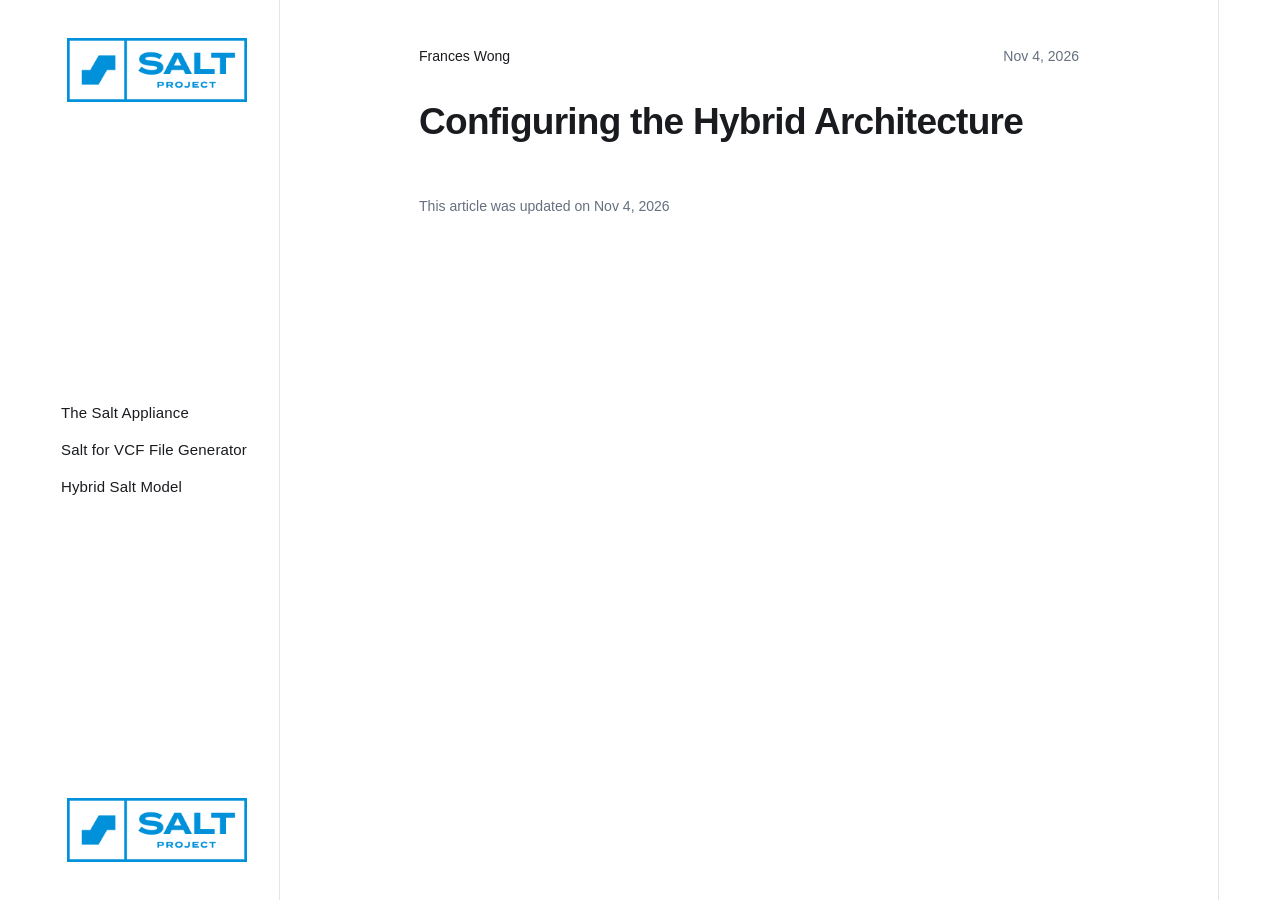
==== configuring-the-hybrid-architecture/index.html @ a2d97fc5 "Updated from Publii" ====
<!DOCTYPE html><html lang="en-us"><head><meta charset="utf-8"><meta http-equiv="X-UA-Compatible" content="IE=edge"><meta name="viewport" content="width=device-width,initial-scale=1"><title>Configuring the Hybrid Architecture - salt-for-vcf</title><meta name="generator" content="Publii Open-Source CMS for Static Site"><link rel="canonical" href="https://saltstack.github.io/salt-for-vcf/configuring-the-hybrid-architecture/"><link rel="alternate" type="application/atom+xml" href="https://saltstack.github.io/salt-for-vcf/feed.xml" title="salt-for-vcf - RSS"><link rel="alternate" type="application/json" href="https://saltstack.github.io/salt-for-vcf/feed.json" title="salt-for-vcf - JSON"><meta property="og:title" content="Configuring the Hybrid Architecture"><meta property="og:image" content="https://saltstack.github.io/salt-for-vcf/media/website/SaltProject_altlogo_blue.png"><meta property="og:image:width" content="1000"><meta property="og:image:height" content="356"><meta property="og:site_name" content="salt-for-vcf"><meta property="og:description" content=""><meta property="og:url" content="https://saltstack.github.io/salt-for-vcf/configuring-the-hybrid-architecture/"><meta property="og:type" content="article"><link rel="stylesheet" href="https://saltstack.github.io/salt-for-vcf/assets/css/style.css?v&#x3D;28ef42e1b6522b189cc64a37d9a13762"><script type="application/ld+json">{"@context":"http://schema.org","@type":"Article","mainEntityOfPage":{"@type":"WebPage","@id":"https://saltstack.github.io/salt-for-vcf/configuring-the-hybrid-architecture/"},"headline":"Configuring the Hybrid Architecture","datePublished":"2026-11-04T20:00-05:00","dateModified":"2026-11-04T20:00-05:00","image":{"@type":"ImageObject","url":"https://saltstack.github.io/salt-for-vcf/media/website/SaltProject_altlogo_blue.png","height":356,"width":1000},"description":"","author":{"@type":"Person","name":"Frances Wong","url":"https://saltstack.github.io/salt-for-vcf/authors/frances-wong/"},"publisher":{"@type":"Organization","name":"Frances Wong","logo":{"@type":"ImageObject","url":"https://saltstack.github.io/salt-for-vcf/media/website/SaltProject_altlogo_blue.png","height":356,"width":1000}}}</script><noscript><style>img[loading] {
                    opacity: 1;
                }</style></noscript></head><body class="page-template"><div class="container container--nosidebar"><div class="left-bar"><div class="left-bar__inner"><header class="header"><a class="logo" href="https://saltstack.github.io/salt-for-vcf/"><img src="https://saltstack.github.io/salt-for-vcf/media/website/SaltProject_altlogo_blue.png" alt="salt-for-vcf" width="1000" height="356"></a><nav class="navbar"><button class="navbar__toggle" aria-label="Menu" aria-haspopup="true" aria-expanded="false"><span class="navbar__toggle__box"><span class="navbar__toggle__inner">Menu</span></span></button><ul class="navbar__menu"><li><a href="https://saltstack.github.io/salt-for-vcf/the-salt-appliance-for-vcf/" target="_self" aria-label="The Salt Appliance"><span>The Salt Appliance</span></a></li><li><a href="https://saltstack.github.io/salt-for-vcf/the-salt-for-vcf-state-and-jinja-file-generator-vcf-911/" target="_self" aria-label="Salt for VCF File Generator"><span>Salt for VCF File Generator</span></a></li><li><a href="https://saltstack.github.io/salt-for-vcf/the-hybrid-salt-model/" target="_self" aria-label="Hybrid Salt Model"><span>Hybrid Salt Model</span></a></li></ul></nav><a class="logo logo--atbottom" href="https://saltstack.github.io/salt-for-vcf/"><img src="https://saltstack.github.io/salt-for-vcf/media/website/SaltProject_altlogo_blue.png" alt="salt-for-vcf" width="1000" height="356"></a></header></div></div><main class="main page"><article class="content"><div class="main__inner"><div class="content__meta"><div class="content__author"><div><a href="https://saltstack.github.io/salt-for-vcf/authors/frances-wong/" class="content__author__name">Frances Wong</a></div></div><div class="content__date"><time datetime="2026-11-04T20:00">Nov 4, 2026</time></div></div><header class="content__header"><h1 class="content__title">Configuring the Hybrid Architecture</h1></header><div class="content__entry"></div><footer class="content__footer"><div class="content__last-updated">This article was updated on <time datetime="2026-11-04T20:00">Nov 4, 2026</time></div><div class="content__share"></div></footer></div></article></main></div><script defer="defer" src="https://saltstack.github.io/salt-for-vcf/assets/js/scripts.min.js?v&#x3D;b2d91bcadbf5db401b76eb5bb3092eb7"></script><script>var images = document.querySelectorAll('img[loading]');
        for (var i = 0; i < images.length; i++) {
            if (images[i].complete) {
                images[i].classList.add('is-loaded');
            } else {
                images[i].addEventListener('load', function () {
                    this.classList.add('is-loaded');
                }, false);
            }
        }</script></body></html>
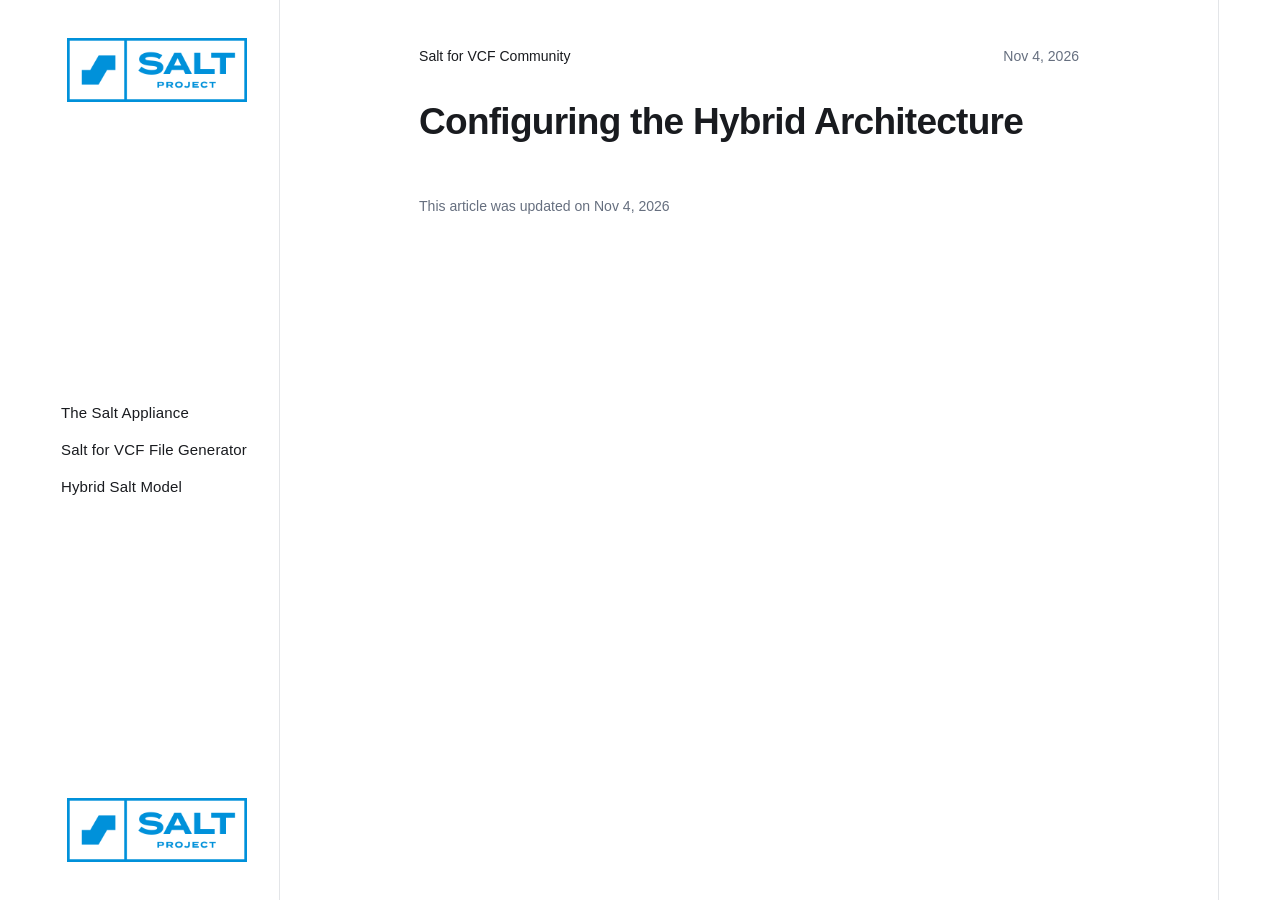
==== commit 73442090: "Updated from Publii" ====
--- a/configuring-the-hybrid-architecture/index.html
+++ b/configuring-the-hybrid-architecture/index.html
@@ -1,6 +1,6 @@
-<!DOCTYPE html><html lang="en-us"><head><meta charset="utf-8"><meta http-equiv="X-UA-Compatible" content="IE=edge"><meta name="viewport" content="width=device-width,initial-scale=1"><title>Configuring the Hybrid Architecture - salt-for-vcf</title><meta name="generator" content="Publii Open-Source CMS for Static Site"><link rel="canonical" href="https://saltstack.github.io/salt-for-vcf/configuring-the-hybrid-architecture/"><link rel="alternate" type="application/atom+xml" href="https://saltstack.github.io/salt-for-vcf/feed.xml" title="salt-for-vcf - RSS"><link rel="alternate" type="application/json" href="https://saltstack.github.io/salt-for-vcf/feed.json" title="salt-for-vcf - JSON"><meta property="og:title" content="Configuring the Hybrid Architecture"><meta property="og:image" content="https://saltstack.github.io/salt-for-vcf/media/website/SaltProject_altlogo_blue.png"><meta property="og:image:width" content="1000"><meta property="og:image:height" content="356"><meta property="og:site_name" content="salt-for-vcf"><meta property="og:description" content=""><meta property="og:url" content="https://saltstack.github.io/salt-for-vcf/configuring-the-hybrid-architecture/"><meta property="og:type" content="article"><link rel="stylesheet" href="https://saltstack.github.io/salt-for-vcf/assets/css/style.css?v&#x3D;28ef42e1b6522b189cc64a37d9a13762"><script type="application/ld+json">{"@context":"http://schema.org","@type":"Article","mainEntityOfPage":{"@type":"WebPage","@id":"https://saltstack.github.io/salt-for-vcf/configuring-the-hybrid-architecture/"},"headline":"Configuring the Hybrid Architecture","datePublished":"2026-11-04T20:00-05:00","dateModified":"2026-11-04T20:00-05:00","image":{"@type":"ImageObject","url":"https://saltstack.github.io/salt-for-vcf/media/website/SaltProject_altlogo_blue.png","height":356,"width":1000},"description":"","author":{"@type":"Person","name":"Frances Wong","url":"https://saltstack.github.io/salt-for-vcf/authors/frances-wong/"},"publisher":{"@type":"Organization","name":"Frances Wong","logo":{"@type":"ImageObject","url":"https://saltstack.github.io/salt-for-vcf/media/website/SaltProject_altlogo_blue.png","height":356,"width":1000}}}</script><noscript><style>img[loading] {
+<!DOCTYPE html><html lang="en-us"><head><meta charset="utf-8"><meta http-equiv="X-UA-Compatible" content="IE=edge"><meta name="viewport" content="width=device-width,initial-scale=1"><title>Configuring the Hybrid Architecture - salt-for-vcf</title><meta name="generator" content="Publii Open-Source CMS for Static Site"><link rel="canonical" href="https://saltstack.github.io/salt-for-vcf/configuring-the-hybrid-architecture/"><link rel="alternate" type="application/atom+xml" href="https://saltstack.github.io/salt-for-vcf/feed.xml" title="salt-for-vcf - RSS"><link rel="alternate" type="application/json" href="https://saltstack.github.io/salt-for-vcf/feed.json" title="salt-for-vcf - JSON"><meta property="og:title" content="Configuring the Hybrid Architecture"><meta property="og:image" content="https://saltstack.github.io/salt-for-vcf/media/website/SaltProject_altlogo_blue.png"><meta property="og:image:width" content="1000"><meta property="og:image:height" content="356"><meta property="og:site_name" content="salt-for-vcf"><meta property="og:description" content=""><meta property="og:url" content="https://saltstack.github.io/salt-for-vcf/configuring-the-hybrid-architecture/"><meta property="og:type" content="article"><link rel="stylesheet" href="https://saltstack.github.io/salt-for-vcf/assets/css/style.css?v&#x3D;28ef42e1b6522b189cc64a37d9a13762"><script type="application/ld+json">{"@context":"http://schema.org","@type":"Article","mainEntityOfPage":{"@type":"WebPage","@id":"https://saltstack.github.io/salt-for-vcf/configuring-the-hybrid-architecture/"},"headline":"Configuring the Hybrid Architecture","datePublished":"2026-11-04T20:00-05:00","dateModified":"2026-11-04T20:00-05:00","image":{"@type":"ImageObject","url":"https://saltstack.github.io/salt-for-vcf/media/website/SaltProject_altlogo_blue.png","height":356,"width":1000},"description":"","author":{"@type":"Person","name":"Salt for VCF Community","url":"https://saltstack.github.io/salt-for-vcf/authors/frances-wong/"},"publisher":{"@type":"Organization","name":"Salt for VCF Community","logo":{"@type":"ImageObject","url":"https://saltstack.github.io/salt-for-vcf/media/website/SaltProject_altlogo_blue.png","height":356,"width":1000}}}</script><noscript><style>img[loading] {
                     opacity: 1;
-                }</style></noscript></head><body class="page-template"><div class="container container--nosidebar"><div class="left-bar"><div class="left-bar__inner"><header class="header"><a class="logo" href="https://saltstack.github.io/salt-for-vcf/"><img src="https://saltstack.github.io/salt-for-vcf/media/website/SaltProject_altlogo_blue.png" alt="salt-for-vcf" width="1000" height="356"></a><nav class="navbar"><button class="navbar__toggle" aria-label="Menu" aria-haspopup="true" aria-expanded="false"><span class="navbar__toggle__box"><span class="navbar__toggle__inner">Menu</span></span></button><ul class="navbar__menu"><li><a href="https://saltstack.github.io/salt-for-vcf/the-salt-appliance-for-vcf/" target="_self" aria-label="The Salt Appliance"><span>The Salt Appliance</span></a></li><li><a href="https://saltstack.github.io/salt-for-vcf/the-salt-for-vcf-state-and-jinja-file-generator-vcf-911/" target="_self" aria-label="Salt for VCF File Generator"><span>Salt for VCF File Generator</span></a></li><li><a href="https://saltstack.github.io/salt-for-vcf/the-hybrid-salt-model/" target="_self" aria-label="Hybrid Salt Model"><span>Hybrid Salt Model</span></a></li></ul></nav><a class="logo logo--atbottom" href="https://saltstack.github.io/salt-for-vcf/"><img src="https://saltstack.github.io/salt-for-vcf/media/website/SaltProject_altlogo_blue.png" alt="salt-for-vcf" width="1000" height="356"></a></header></div></div><main class="main page"><article class="content"><div class="main__inner"><div class="content__meta"><div class="content__author"><div><a href="https://saltstack.github.io/salt-for-vcf/authors/frances-wong/" class="content__author__name">Frances Wong</a></div></div><div class="content__date"><time datetime="2026-11-04T20:00">Nov 4, 2026</time></div></div><header class="content__header"><h1 class="content__title">Configuring the Hybrid Architecture</h1></header><div class="content__entry"></div><footer class="content__footer"><div class="content__last-updated">This article was updated on <time datetime="2026-11-04T20:00">Nov 4, 2026</time></div><div class="content__share"></div></footer></div></article></main></div><script defer="defer" src="https://saltstack.github.io/salt-for-vcf/assets/js/scripts.min.js?v&#x3D;b2d91bcadbf5db401b76eb5bb3092eb7"></script><script>var images = document.querySelectorAll('img[loading]');
+                }</style></noscript></head><body class="page-template"><div class="container container--nosidebar"><div class="left-bar"><div class="left-bar__inner"><header class="header"><a class="logo" href="https://saltstack.github.io/salt-for-vcf/"><img src="https://saltstack.github.io/salt-for-vcf/media/website/SaltProject_altlogo_blue.png" alt="salt-for-vcf" width="1000" height="356"></a><nav class="navbar"><button class="navbar__toggle" aria-label="Menu" aria-haspopup="true" aria-expanded="false"><span class="navbar__toggle__box"><span class="navbar__toggle__inner">Menu</span></span></button><ul class="navbar__menu"><li><a href="https://saltstack.github.io/salt-for-vcf/the-salt-appliance/" target="_self" aria-label="The Salt Appliance"><span>The Salt Appliance</span></a></li><li><a href="https://saltstack.github.io/salt-for-vcf/the-salt-for-vcf-state-and-jinja-file-generator-vcf-911-2/" target="_self" aria-label="Salt for VCF File Generator"><span>Salt for VCF File Generator</span></a></li><li><a href="https://saltstack.github.io/salt-for-vcf/the-hybrid-salt-model/" target="_self" aria-label="Hybrid Salt Model"><span>Hybrid Salt Model</span></a></li></ul></nav><a class="logo logo--atbottom" href="https://saltstack.github.io/salt-for-vcf/"><img src="https://saltstack.github.io/salt-for-vcf/media/website/SaltProject_altlogo_blue.png" alt="salt-for-vcf" width="1000" height="356"></a></header></div></div><main class="main page"><article class="content"><div class="main__inner"><div class="content__meta"><div class="content__author"><div><a href="https://saltstack.github.io/salt-for-vcf/authors/frances-wong/" class="content__author__name">Salt for VCF Community</a></div></div><div class="content__date"><time datetime="2026-11-04T20:00">Nov 4, 2026</time></div></div><header class="content__header"><h1 class="content__title">Configuring the Hybrid Architecture</h1></header><div class="content__entry"></div><footer class="content__footer"><div class="content__last-updated">This article was updated on <time datetime="2026-11-04T20:00">Nov 4, 2026</time></div><div class="content__share"></div></footer></div></article></main></div><script defer="defer" src="https://saltstack.github.io/salt-for-vcf/assets/js/scripts.min.js?v&#x3D;b2d91bcadbf5db401b76eb5bb3092eb7"></script><script>var images = document.querySelectorAll('img[loading]');
         for (var i = 0; i < images.length; i++) {
             if (images[i].complete) {
                 images[i].classList.add('is-loaded');
